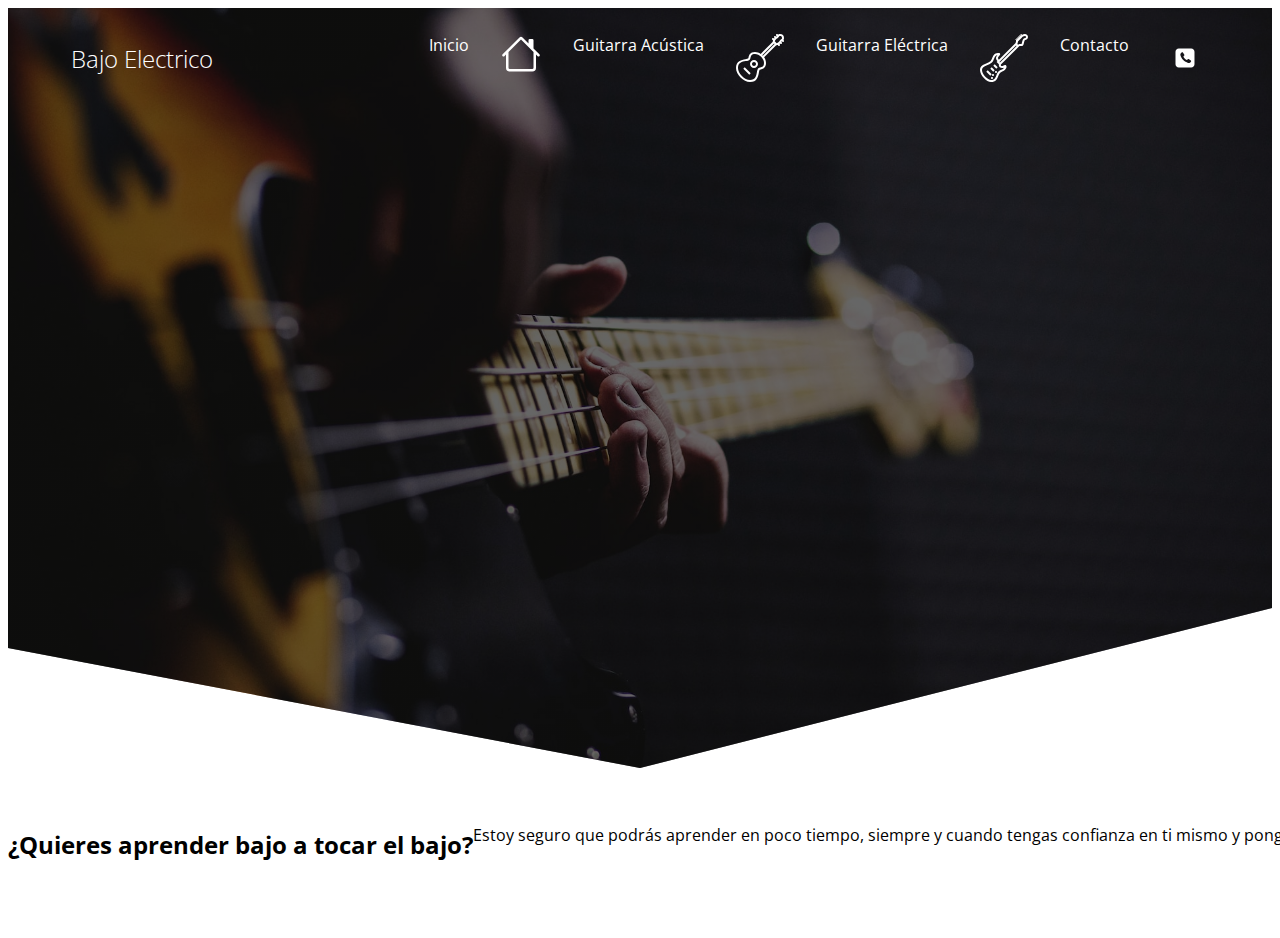
==== pages/bass.html @ 11e5bed7 "se termina el header" ====
<!DOCTYPE html>
<html lang="en">
<head>
    <meta charset="UTF-8">
    <meta name="viewport" content="width=device-width, initial-scale=1.0">
    <title>Bajo electrico</title>
    <link rel="stylesheet" href="../css/style.css">
</head>

<body class="homeb">
    <header class="herob">
        <nav class="navb containerb">
            <div class="nav_logo">
                <h2 class="navb_title">Bajo Electrico</h2>
            </div>

            <ul class="nav_items_bass">
                <li class="nav_items_bass">
                    <a href="../index.html" class="nav_link_bass">Inicio</a>
                    <img src="../svg/house.svg" alt="">
                </li>

                <li class="nav_items_bass">
                    <a href="./gA.html" class="nav_link_bass">Guitarra Acústica</a><img src="../svg/acoustic-guitar.svg" alt="">
                </li>
                <li class="nav_items_bass">
                    <a href="./gE.html" class="nav_link_bass">Guitarra Eléctrica</a>
                    <img src="../svg/electric-guitar.svg" alt="">
                </li>
                <li class="nav_items_bass">
                    <a href="./contacto.html" class="nav_link_bass">Contacto</a>
                    <img src="../svg/contacto.svg" alt="">
                </li>
            </ul>
        </nav>       
    </header>

    <main>
        <section class="container about">

            <h2 class="subtitle_ bass">¿Quieres aprender bajo a tocar el bajo?</h2>
            <p class="about_paragraph">Estoy seguro que podrás aprender en poco tiempo, siempre y cuando tengas confianza en ti mismo y pongas en práctica lo estudiado.</p>
            

            <div class="about_main">
                <img src="" alt="explica lo básico del bajo" class="about_icons">
                <h3 class="about_title">Estudia</h3>
                <p class="about_paragraph">Lo primero que debes de aprender es el cifrado universal, posterior escalas y junto con ello, las posiciones y/o ubicaciones donde están las notas en el bajo</p>
            </div>
        </section>
    </main>
    
</body>
</html>
---- css/style.css ----
@import url('https://fonts.googleapis.com/css2?family=Open+Sans:wght@500&display=swap');

:root{
    --color-header: white;
}
.home{
    font-family: 'Open Sans', sans-serif;
    --opacidad-negro: 0.7;
    background-image: linear-gradient(rgba(0, 0, 0, var(--opacidad-negro)), rgba(0, 0, 0, var(--opacidad-negro))), url('../images/musician.jpg');
}

.hero{
    display: flex;
    flex-wrap: nowrap;
    flex-direction: row;
    justify-content: space-between;
    

}

.title_hero{
    color: #fff;
    font-size: 2.5rem;
}

.container{
    display: grid;
    grid-auto-flow: column;
    grid-auto-columns: max-content;
}

.items{
    list-style: none;
}

.link_item{
    font-size: 1.2rem;
    color: #fff;
    list-style: none;
    text-decoration: none;
}

/* -----------------Bajo ----------------*/


.homeb{
    font-family: 'Open Sans', sans-serif; 
}

.herob::before{
    --opacidad-negro: 0.6;
    content: "";
    position: absolute;
    top: 0;
    left: 0;
    width: 100%;
    height: 100%;
    background-image: linear-gradient(rgba(0, 0, 0, var(--opacidad-negro)), rgba(0, 0, 0, var(--opacidad-negro))),url(../images/bass-background.jpg);
    background-size: cover;
    clip-path: polygon(0 0, 100% 0, 100% 75%, 50% 95%, 0 80%);
    z-index: -1;
}

.herob{
    width: 100%;
    height: 100vh;
    min-height: 600px;
    max-height: 800px;
    position: relative;
    display: grid;
    grid-template-rows: 100px 1fr;
    color:#fff
}

.containerb{
    --pading-containerb: 100px 0;
    width: 90%;
    max-width: 1200px;
    margin: 0 auto;
    overflow: hidden;
    padding: var(--padding-container);
    color:white;

}

/* Nav */
.navb{
    --padding-containerb:0;
    height: 100%;
    display: flex;
    align-items: center;
}

.navb_title{
    font-weight: 300;
}

.nav_items_bass{
    margin-left: auto;
    padding: 0;
    display: grid;
    grid-auto-flow: column;
    grid-template-columns: max-content;
    gap: 2em;
}

.nav_link_bass{
    text-decoration: none;
    list-style: none;
    color: #fff;
}
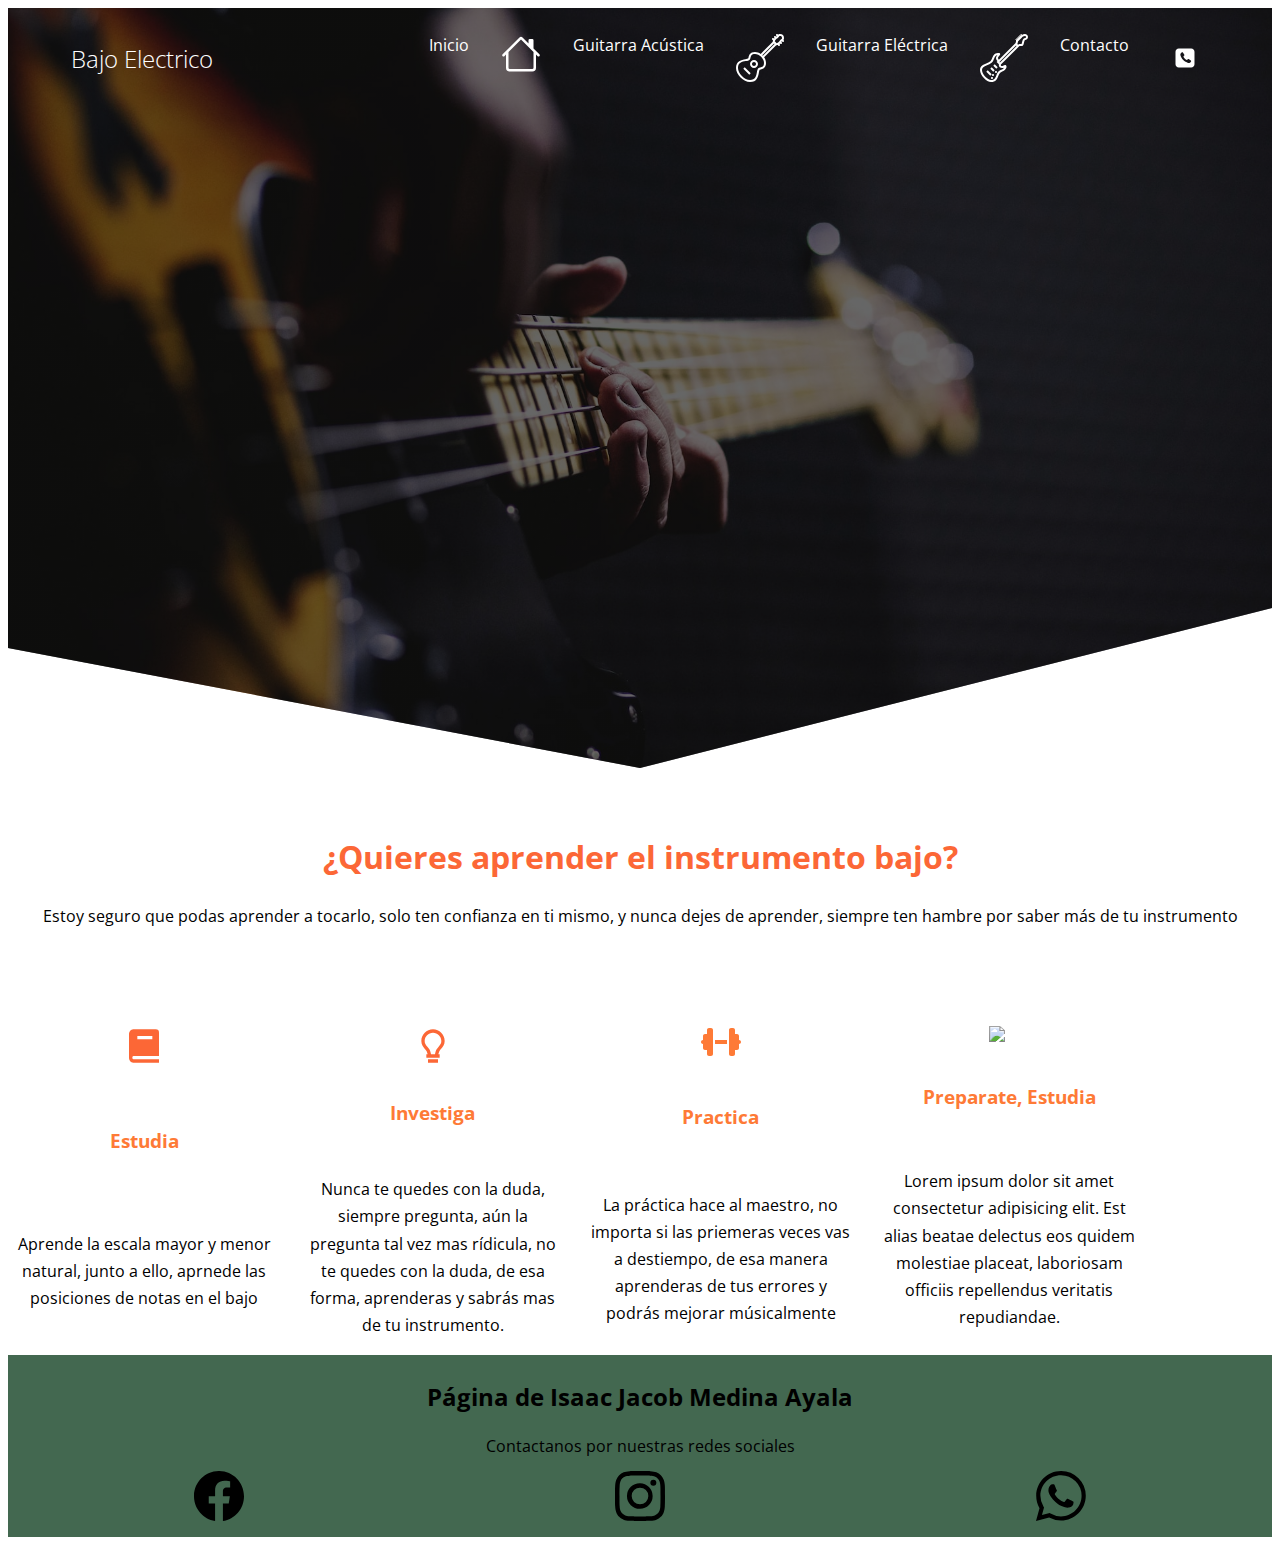
==== commit 7c2536dd: "se da estilos a about" ====
--- a/pages/bass.html
+++ b/pages/bass.html
@@ -1,5 +1,6 @@
 <!DOCTYPE html>
 <html lang="en">
+
 <head>
     <meta charset="UTF-8">
     <meta name="viewport" content="width=device-width, initial-scale=1.0">
@@ -21,7 +22,8 @@
                 </li>
 
                 <li class="nav_items_bass">
-                    <a href="./gA.html" class="nav_link_bass">Guitarra Acústica</a><img src="../svg/acoustic-guitar.svg" alt="">
+                    <a href="./gA.html" class="nav_link_bass">Guitarra Acústica</a><img src="../svg/acoustic-guitar.svg"
+                        alt="">
                 </li>
                 <li class="nav_items_bass">
                     <a href="./gE.html" class="nav_link_bass">Guitarra Eléctrica</a>
@@ -32,23 +34,55 @@
                     <img src="../svg/contacto.svg" alt="">
                 </li>
             </ul>
-        </nav>       
+        </nav>
     </header>
 
     <main>
-        <section class="container about">
-
-            <h2 class="subtitle_ bass">¿Quieres aprender bajo a tocar el bajo?</h2>
-            <p class="about_paragraph">Estoy seguro que podrás aprender en poco tiempo, siempre y cuando tengas confianza en ti mismo y pongas en práctica lo estudiado.</p>
-            
+        <section class="containerbass about">
+            <h2 class="subtitle">¿Quieres aprender el instrumento bajo?</h2>
+            <p class="about_paragraph">Estoy seguro que podas aprender a tocarlo, solo ten confianza en ti mismo, y nunca dejes de aprender, siempre ten hambre por saber más de tu instrumento</p>
 
             <div class="about_main">
-                <img src="" alt="explica lo básico del bajo" class="about_icons">
-                <h3 class="about_title">Estudia</h3>
-                <p class="about_paragraph">Lo primero que debes de aprender es el cifrado universal, posterior escalas y junto con ello, las posiciones y/o ubicaciones donde están las notas en el bajo</p>
+                <article class="about_icons">
+                    <img src="../svg/book.svg" class="about_icon">
+                    <h3 class="about_title">Estudia</h3>
+                    <p class="about_paragraph">Aprende la escala mayor y menor natural, junto a ello, aprnede las posiciones de notas en el bajo
+                    </p>
+                </article>
+
+                <article class="about_icons">
+                    <img src="../svg/foco.svg" class="about_icon">
+                    <h3 class="about_title">Investiga</h3>
+                    <p class="about_paragraph">Nunca te quedes con la duda, siempre pregunta, aún la pregunta tal vez mas rídicula, no te quedes con la duda, de esa forma, aprenderas y sabrás mas de tu instrumento.
+                    </p>
+                </article>
+
+                <article class="about_icons">
+                    <img src="../svg/practica.svg" class="about_icon">
+                    <h3 class="about_title">Practica</h3>
+                    <p class="about_paragraph">La práctica hace al maestro, no importa si las priemeras veces vas a destiempo, de esa manera aprenderas de tus errores y podrás mejorar músicalmente</p>
+                </article>
+
+                <article class="about_icons">
+                    <img src="./svg/Estudia.svg" class="about_icon">
+                    <h3 class="about_title">Preparate, Estudia</h3>
+                    <p class="about_paragraph">Lorem ipsum dolor sit amet consectetur adipisicing elit. Est alias beatae
+                        delectus eos quidem molestiae placeat, laboriosam officiis repellendus veritatis repudiandae.
+                    </p>
+                </article>
             </div>
         </section>
     </main>
-    
+
+    <footer class="pie">
+        <h2>Página de Isaac Jacob Medina Ayala</h2>
+        <p class="p-footer">Contactanos por nuestras redes sociales</p>
+        <img src="../svg/facebook.svg" class="icon-pie1">
+        <img src="../svg/instagram.svg" class="icon-pie2">
+        <img src="../svg/whatsapp.svg" class="icon-pie3">
+        
+    </footer>
+
 </body>
+
 </html>--- a/css/style.css
+++ b/css/style.css
@@ -110,4 +110,89 @@
     color: #fff;
 }
 
+/* ---------about */
 
+.about{
+    text-align: center;
+}
+
+.subtitle{
+    color: #FC6736;
+    font-size: 2rem;
+    margin-bottom: 25px;
+}
+
+.about_paragraph{
+    line-height: 1.7;
+    color: black;
+    
+}
+
+.about_main{
+    padding-top: 80px;
+    display: grid;
+    width: 90%;
+    margin: o auto;
+    gap: 1em;
+    overflow: hidden;
+    grid-template-columns: repeat(auto-fit, minmax(250px, auto));
+}
+
+.about_icons{
+    display: grid;
+    gap: 1em;
+    justify-items: center;
+    width: 260px;
+    overflow: hidden;
+    margin: 0 auto;
+}
+
+.about_icon{
+    width: 40px;
+    
+}
+
+
+.about_title{
+    color: #FE7A36;
+}
+
+
+/*-------------footer ---------------*/
+/* footer */
+.pie{
+    background-color: #436850;
+    display: grid;
+    grid-template-columns: 1fr 1fr 1fr;
+    grid-template-rows: repeat(3,50px);
+    grid-template-areas: 
+    "tit  tit  tit"
+    "p    p    p"
+    "img1 img2 img3";
+    align-items: center;
+    justify-items: center;
+    padding-top: 1rem;
+    padding-bottom: 1rem;
+}
+
+h2{
+    grid-area: tit;
+}
+
+.p-footer{
+    grid-area: p;
+}
+
+icon-pie1{
+    grid-area: img1;
+}
+
+icon-pie2{
+    grid-area: img2;
+}
+
+icon-pie3{
+    grid-area: img3;
+}
+
+
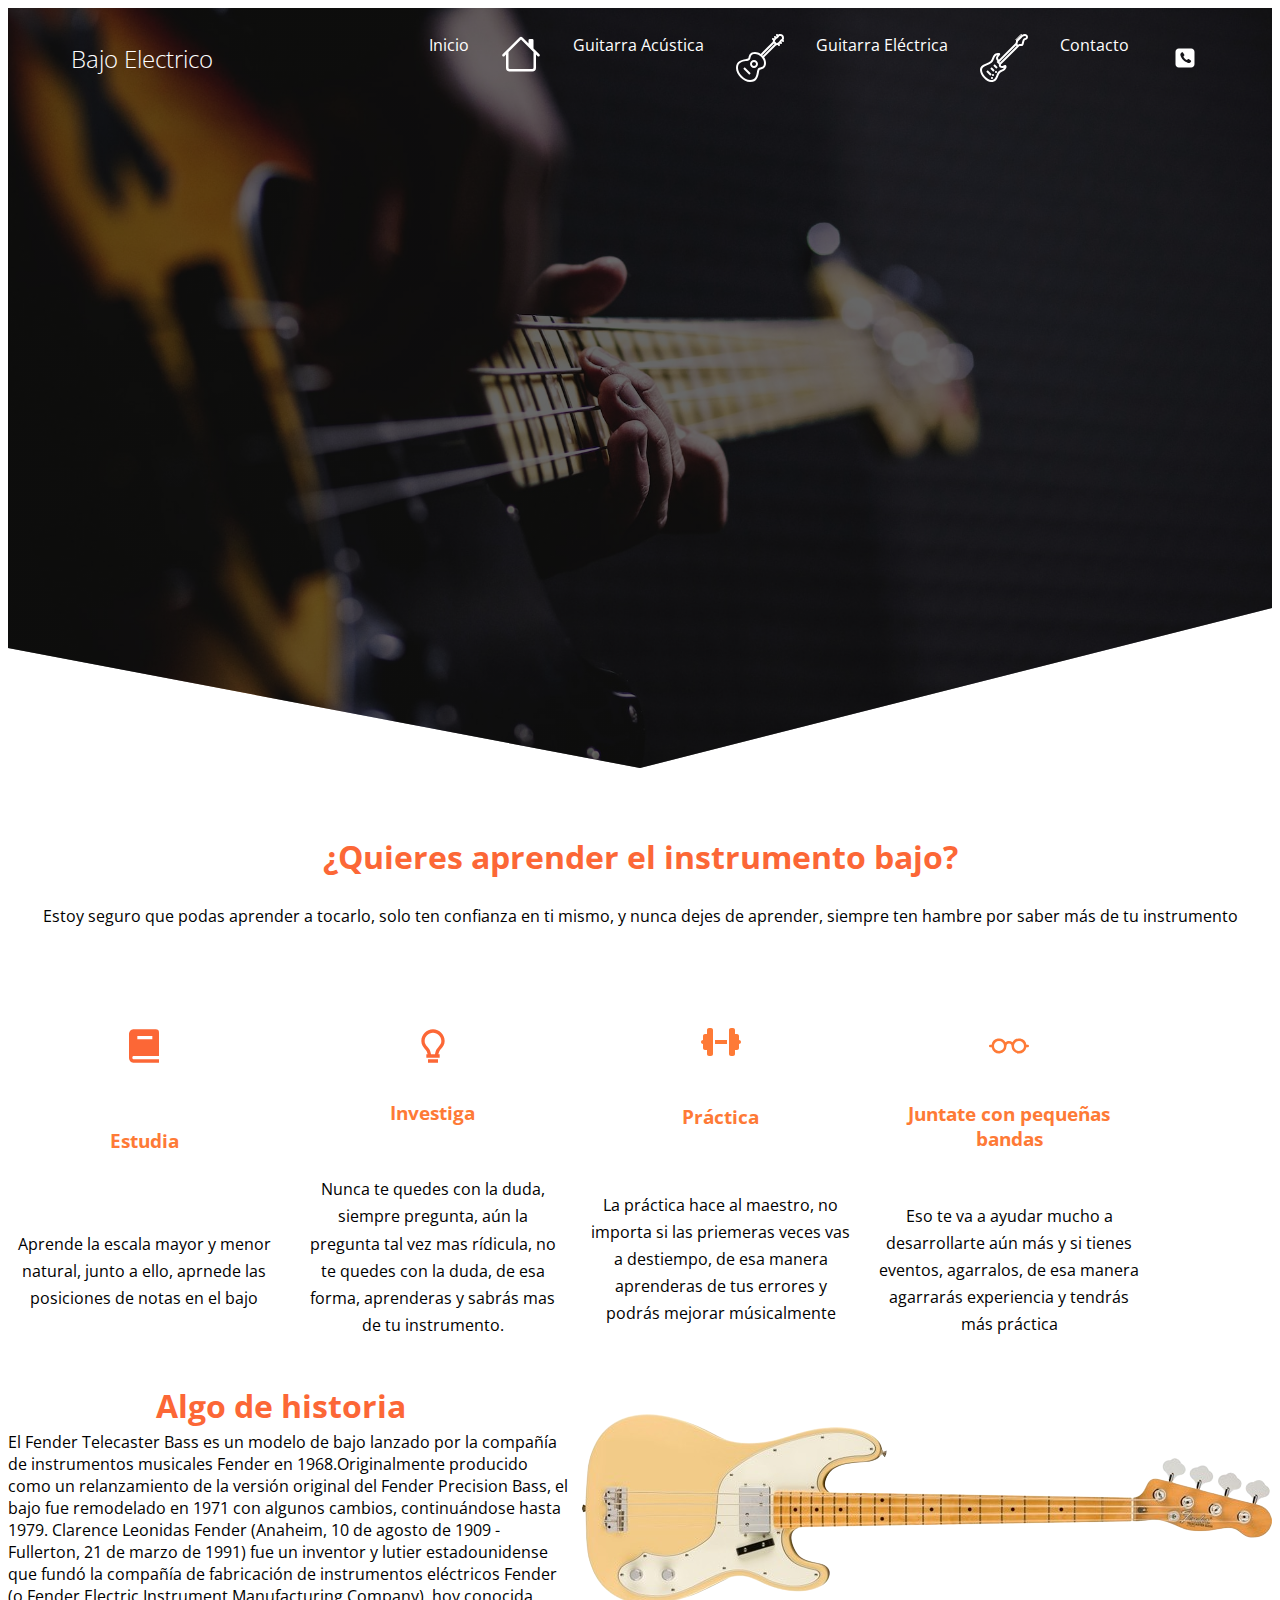
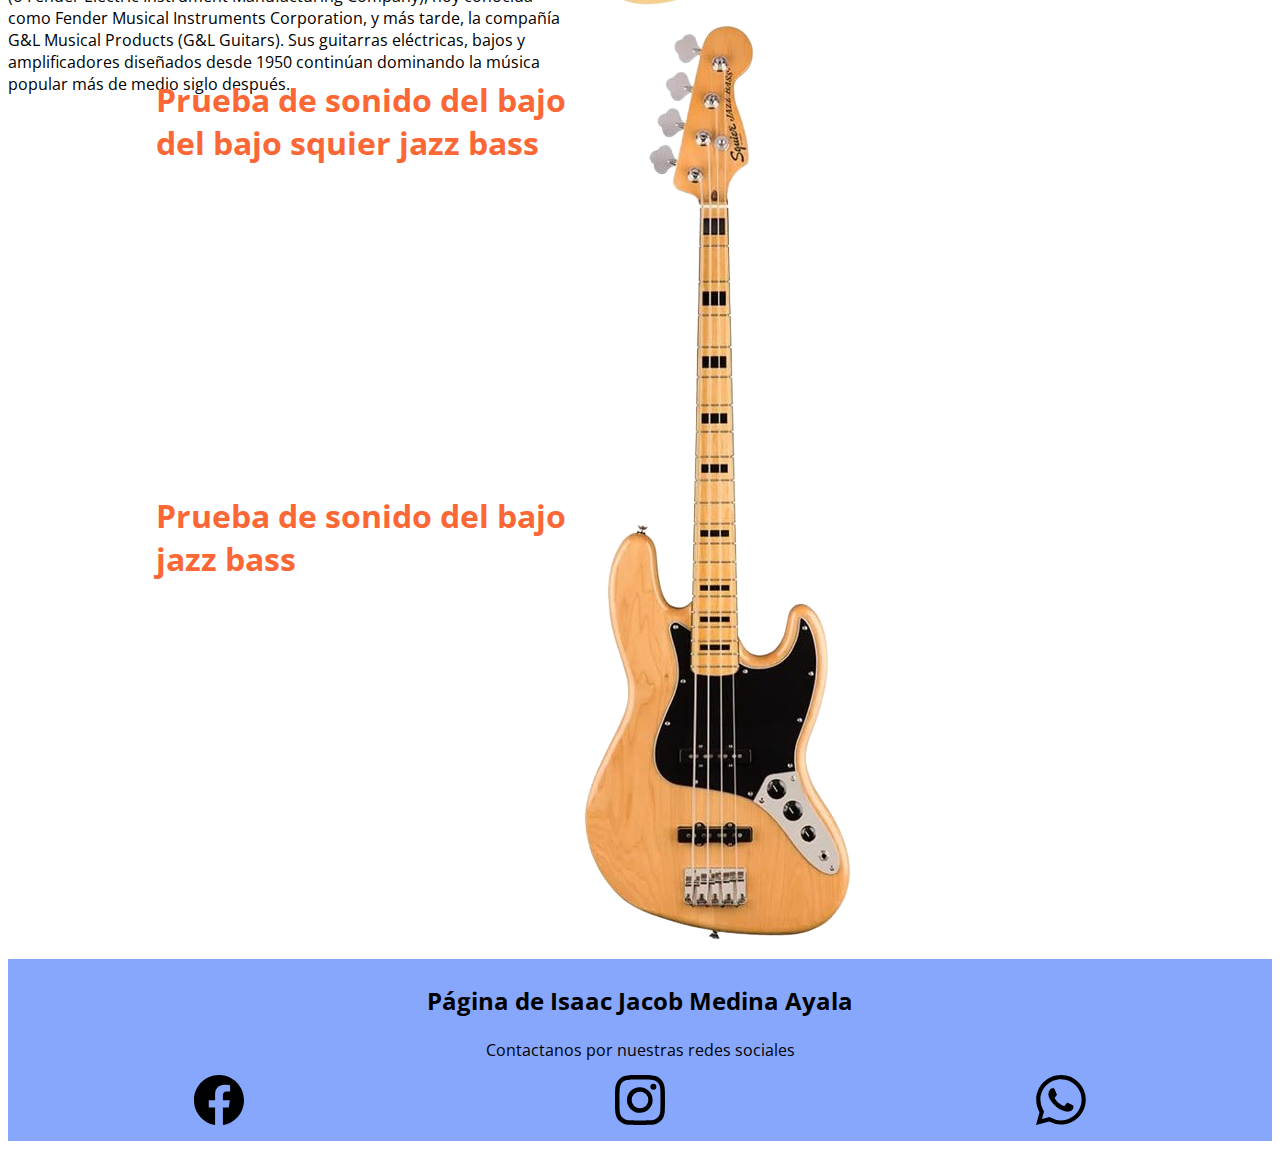
==== commit b3b1a7df: "se termina la paginas bass" ====
--- a/pages/bass.html
+++ b/pages/bass.html
@@ -38,40 +38,78 @@
     </header>
 
     <main>
+        <!-- primer articulo -->
         <section class="containerbass about">
             <h2 class="subtitle">¿Quieres aprender el instrumento bajo?</h2>
-            <p class="about_paragraph">Estoy seguro que podas aprender a tocarlo, solo ten confianza en ti mismo, y nunca dejes de aprender, siempre ten hambre por saber más de tu instrumento</p>
+            <p class="about_paragraph">Estoy seguro que podas aprender a tocarlo, solo ten confianza en ti mismo, y
+                nunca dejes de aprender, siempre ten hambre por saber más de tu instrumento</p>
 
             <div class="about_main">
                 <article class="about_icons">
                     <img src="../svg/book.svg" class="about_icon">
                     <h3 class="about_title">Estudia</h3>
-                    <p class="about_paragraph">Aprende la escala mayor y menor natural, junto a ello, aprnede las posiciones de notas en el bajo
+                    <p class="about_paragraph">Aprende la escala mayor y menor natural, junto a ello, aprnede las
+                        posiciones de notas en el bajo
                     </p>
                 </article>
 
                 <article class="about_icons">
                     <img src="../svg/foco.svg" class="about_icon">
                     <h3 class="about_title">Investiga</h3>
-                    <p class="about_paragraph">Nunca te quedes con la duda, siempre pregunta, aún la pregunta tal vez mas rídicula, no te quedes con la duda, de esa forma, aprenderas y sabrás mas de tu instrumento.
+                    <p class="about_paragraph">Nunca te quedes con la duda, siempre pregunta, aún la pregunta tal vez
+                        mas rídicula, no te quedes con la duda, de esa forma, aprenderas y sabrás mas de tu instrumento.
                     </p>
                 </article>
 
                 <article class="about_icons">
                     <img src="../svg/practica.svg" class="about_icon">
-                    <h3 class="about_title">Practica</h3>
-                    <p class="about_paragraph">La práctica hace al maestro, no importa si las priemeras veces vas a destiempo, de esa manera aprenderas de tus errores y podrás mejorar músicalmente</p>
+                    <h3 class="about_title">Práctica</h3>
+                    <p class="about_paragraph">La práctica hace al maestro, no importa si las priemeras veces vas a
+                        destiempo, de esa manera aprenderas de tus errores y podrás mejorar músicalmente</p>
                 </article>
 
                 <article class="about_icons">
-                    <img src="./svg/Estudia.svg" class="about_icon">
-                    <h3 class="about_title">Preparate, Estudia</h3>
-                    <p class="about_paragraph">Lorem ipsum dolor sit amet consectetur adipisicing elit. Est alias beatae
-                        delectus eos quidem molestiae placeat, laboriosam officiis repellendus veritatis repudiandae.
+                    <img src="../svg/eyeglasses.svg" class="about_icon">
+                    <h3 class="about_title">Juntate con pequeñas bandas</h3>
+                    <p class="about_paragraph">Eso te va a ayudar mucho a desarrollarte aún más y si tienes eventos,
+                        agarralos, de esa manera agarrarás experiencia y tendrás más práctica
                     </p>
                 </article>
             </div>
         </section>
+
+        <!-- Articulo -->
+        <article class="bass-article">
+            <img src="../images/svg/book.svg" class="img-article1" alt="">
+            <h2 class="bh1">Algo de historia</h2>
+            <p class="p-article">El Fender Telecaster Bass es un modelo de bajo lanzado por la compañía de instrumentos
+                musicales Fender en 1968.Originalmente producido como un relanzamiento de la versión original del Fender
+                Precision Bass, el bajo fue remodelado en 1971 con algunos cambios, continuándose hasta 1979. Clarence
+                Leonidas Fender (Anaheim, 10 de agosto de 1909 - Fullerton, 21 de marzo de 1991) fue un inventor y
+                lutier estadounidense que fundó la compañía de fabricación de instrumentos eléctricos Fender (o Fender
+                Electric Instrument Manufacturing Company), hoy conocida como Fender Musical Instruments Corporation, y
+                más tarde, la compañía G&L Musical Products (G&L Guitars). Sus guitarras eléctricas, bajos y
+                amplificadores diseñados desde 1950 continúan dominando la música popular más de medio siglo después.
+            </p>
+            <img src="../images/bass/fender/Fender/bass-telecaster.png" class="img-b1" alt="">
+
+            <img src="../images/svg/eyeglasses.svg" class="img-article2" alt="">
+            <h2 class="bh2">Prueba de sonido del bajo del bajo squier jazz bass</h2>
+            <iframe width="560" height="315" class="iframe-b1"
+                src="https://www.youtube.com/embed/UCaFnqU8PBI?si=7OvOwdCJjjrKsZ7h" title="YouTube video player"
+                frameborder="0"
+                allow="accelerometer; autoplay; clipboard-write; encrypted-media; gyroscope; picture-in-picture; web-share"
+                allowfullscreen></iframe>
+            <img src="../images/svg/eyeglasses.svg" class="img-article3" alt="">
+            <h2 class="bh3">Prueba de sonido del bajo jazz bass</h2>
+            <iframe width="560" height="315" class="iframe-b2"
+                src="https://www.youtube.com/embed/NzUKt71n7Qs?si=glrazpB-yi79azFD&amp;start=42"
+                title="YouTube video player" frameborder="0"
+                allow="accelerometer; autoplay; clipboard-write; encrypted-media; gyroscope; picture-in-picture; web-share"
+                allowfullscreen></iframe>
+            <img src="../images/bass/fender/squier/squier-jazzbass.png" class="img-b2" alt="">
+        </article>
+
     </main>
 
     <footer class="pie">
@@ -80,7 +118,7 @@
         <img src="../svg/facebook.svg" class="icon-pie1">
         <img src="../svg/instagram.svg" class="icon-pie2">
         <img src="../svg/whatsapp.svg" class="icon-pie3">
-        
+
     </footer>
 
 </body>
--- a/css/style.css
+++ b/css/style.css
@@ -157,11 +157,82 @@
     color: #FE7A36;
 }
 
+/* Segundo articulo bass */
+/* article bajo */
+.bass-article{
+    display: grid;
+    grid-template-columns: 0.5fr 1.5fr 2fr;
+    grid-template-rows: 100px 200px 100px 300px 100px 300px ;
+    grid-template-areas: 
+    "svg1    title1   img1"
+    "txt     txt     img1"
+    "svg2    title2   img2"
+    "frame1  frame1  img2"
+    "svg3    title3   img2"
+    "frame2  frame2  img2";
+    gap: 0.5rem;
+    align-items: center;
+    margin-bottom: 4rem;
+}
+
+.img-article1{
+    grid-area: svg1;
+}
+
+.bh1{
+    grid-area: title1;
+    color: #FC6736;
+    font-size: 2rem;
+}
+
+.img-b1{
+    grid-area: img1;
+    
+}
+
+.p-article{
+    grid-area: txt;
+    color: black;
+    font-size: 1rem;
+}
+
+.img-article2{
+    grid-area: svg2;
+}
+
+.bh2{
+    grid-area: title2;
+    color: #FC6736;
+    font-size: 2rem;
+}
+
+.img-b2{
+    grid-area: img2;
+}
+
+.iframe-b1{
+   grid-area: frame1; 
+}
+
+.img-article3{
+    grid-area: svg3;
+}
+
+.bh3{
+    grid-area: title3;
+    color: #FC6736;
+    font-size: 2rem;
+}
+
+.iframe-b2{
+   grid-area: frame2; 
+}
+
 
 /*-------------footer ---------------*/
 /* footer */
 .pie{
-    background-color: #436850;
+    background-color: #86A7FC;
     display: grid;
     grid-template-columns: 1fr 1fr 1fr;
     grid-template-rows: repeat(3,50px);
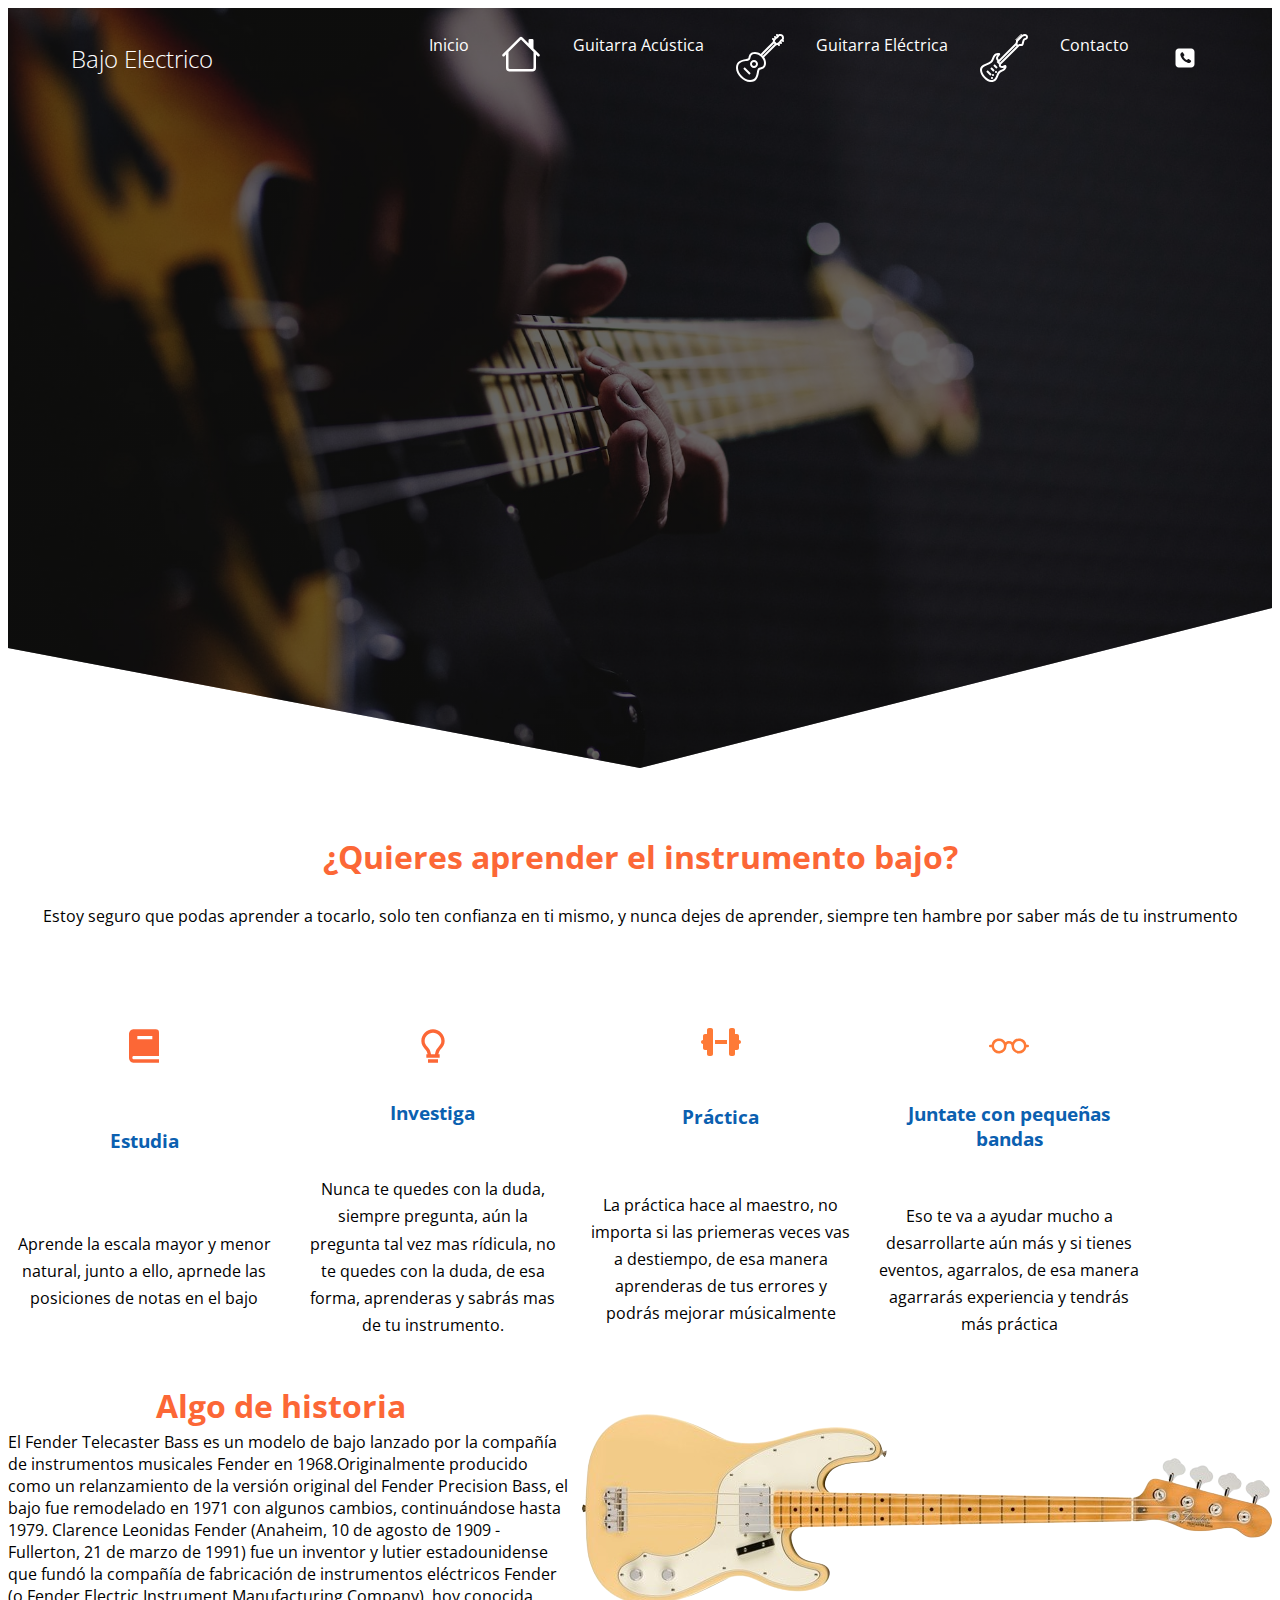
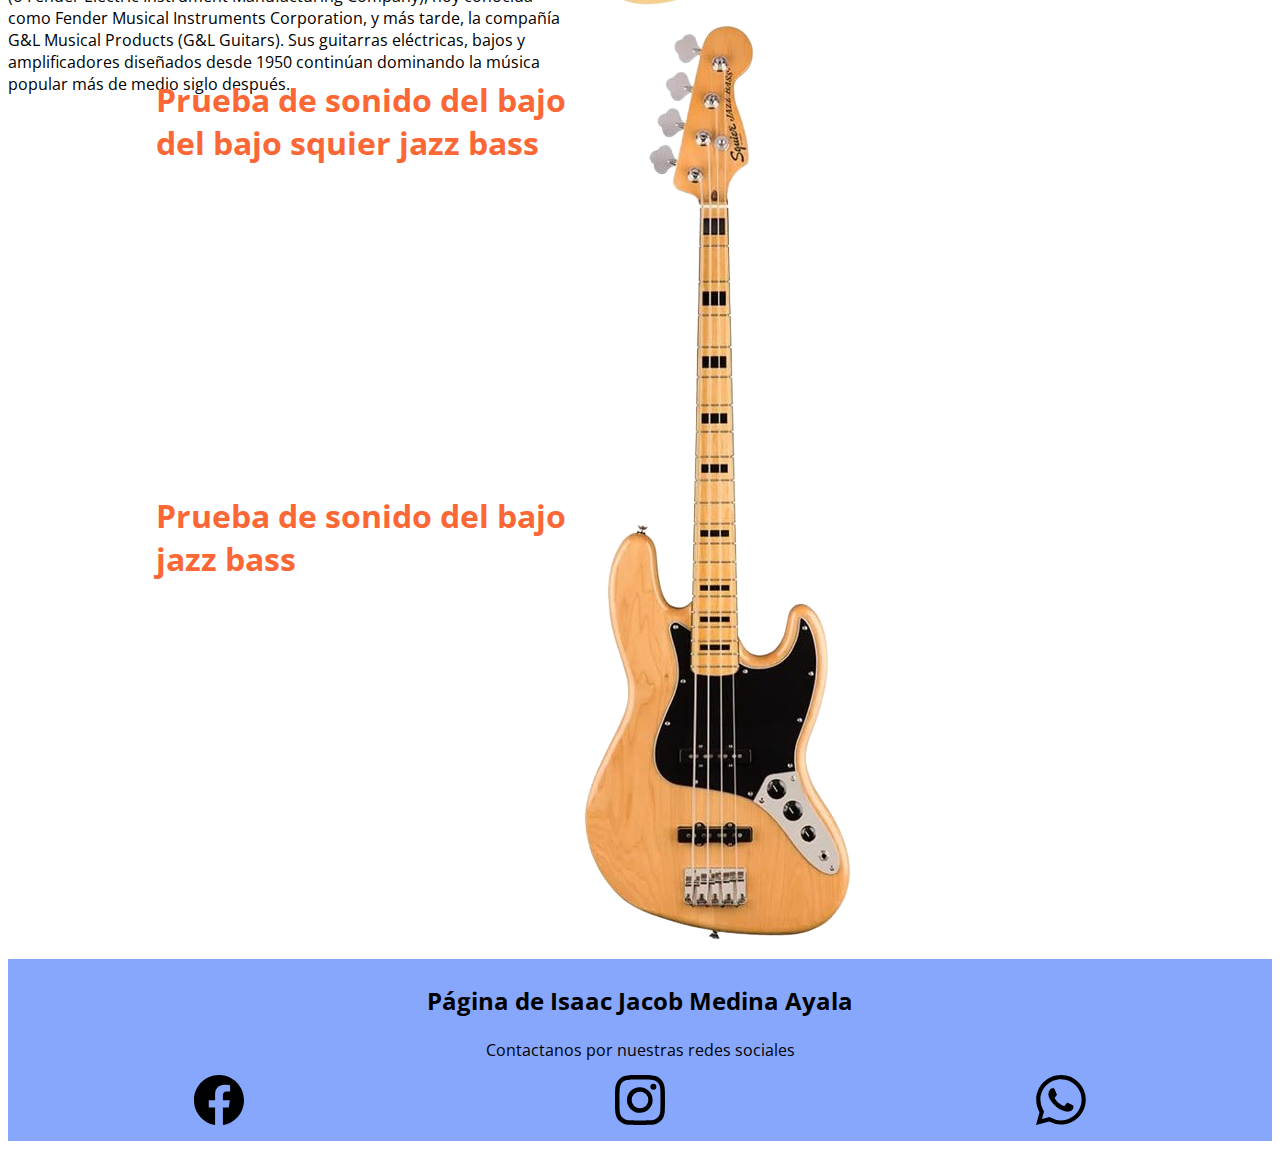
==== commit 7b81a5fb: "se agrega ultimos detalles de la página" ====
--- a/pages/bass.html
+++ b/pages/bass.html
@@ -18,20 +18,20 @@
             <ul class="nav_items_bass">
                 <li class="nav_items_bass">
                     <a href="../index.html" class="nav_link_bass">Inicio</a>
-                    <img src="../svg/house.svg" alt="">
+                    <img src="../svg/house.svg" alt="botón Inicio">
                 </li>
 
                 <li class="nav_items_bass">
                     <a href="./gA.html" class="nav_link_bass">Guitarra Acústica</a><img src="../svg/acoustic-guitar.svg"
-                        alt="">
+                        alt="Botón guitarra acústica">
                 </li>
                 <li class="nav_items_bass">
                     <a href="./gE.html" class="nav_link_bass">Guitarra Eléctrica</a>
-                    <img src="../svg/electric-guitar.svg" alt="">
+                    <img src="../svg/electric-guitar.svg" alt="Botón guitarra eléctrica">
                 </li>
                 <li class="nav_items_bass">
                     <a href="./contacto.html" class="nav_link_bass">Contacto</a>
-                    <img src="../svg/contacto.svg" alt="">
+                    <img src="../svg/contacto.svg" alt="Contactanos">
                 </li>
             </ul>
         </nav>
@@ -78,7 +78,7 @@
             </div>
         </section>
 
-        <!-- Articulo -->
+        <!-- segundo Articulo -->
         <article class="bass-article">
             <img src="../images/svg/book.svg" class="img-article1" alt="">
             <h2 class="bh1">Algo de historia</h2>
--- a/css/style.css
+++ b/css/style.css
@@ -228,6 +228,318 @@
    grid-area: frame2; 
 }
 
+/* ----------------Guitarra acustica */
+/* menú de naavegación */
+.homega{
+    font-family: 'Open Sans', sans-serif; 
+}
+
+.heroga::before{
+    --opacidad-negro: 0.6;
+    content: "";
+    position: absolute;
+    top: 0;
+    left: 0;
+    width: 100%;
+    height: 100%;
+    background-image: linear-gradient(rgba(0, 0, 0, var(--opacidad-negro)), rgba(0, 0, 0, var(--opacidad-negro))),url(../images/guitarraA-background.jpg);
+    background-size: cover;
+    clip-path: polygon(0 0, 100% 0, 100% 75%, 50% 95%, 0 80%);
+    z-index: -1;
+}
+
+.heroga{
+    width: 100%;
+    height: 100vh;
+    min-height: 600px;
+    max-height: 800px;
+    position: relative;
+    display: grid;
+    grid-template-rows: 100px 1fr;
+    color:#fff
+}
+
+.containerga{
+    --pading-containerb: 100px 0;
+    width: 90%;
+    max-width: 1200px;
+    margin: 0 auto;
+    overflow: hidden;
+    padding: var(--padding-container);
+    color:white;
+
+}
+
+/* Nav */
+.navga{
+    --padding-containerb:0;
+    height: 100%;
+    display: flex;
+    align-items: center;
+}
+
+.navga_title{
+    font-weight: 300;
+}
+
+.nav_items_ga{
+    margin-left: auto;
+    padding: 0;
+    display: grid;
+    grid-auto-flow: column;
+    grid-template-columns: max-content;
+    gap: 2em;
+}
+
+.nav_link_ga{
+    text-decoration: none;
+    list-style: none;
+    color: #fff;
+}
+/* Contenido guitarra acustica */
+.acustic-guitar{
+    background-color: #ce9825;
+    padding: 0;
+    margin: 0;
+    font-family: 'Roboto', sans-serif;
+}
+
+.hga{
+    text-align: center;
+    font-size: 2rem;
+}
+
+.img-guitar1, .img-guitar2{
+    width: 100%;
+    height: 100%;
+}
+
+.guitarP1, .guitarP2{
+    font-size: 1.2rem;
+}
+
+.guitarA{
+    display: grid;
+    grid-template-columns: 4fr 1.5fr;
+    grid-template-rows: 300px repeat(2, 200px) 300px;
+    grid-template-areas: 
+    "frame1 img1"
+    "pg1    img1"
+    "img2   pg2"
+    "img2   frame2";
+    gap: 2rem;
+    margin-top: 2rem;
+    margin-bottom: 2rem;
+    align-items: end;
+}
+
+.frameG1{
+    grid-area: frame1;
+}
+
+.img-guitar1{
+    grid-area: img1;
+}
+
+.guitarP1{
+    grid-area: pg1;
+}
+
+.img-guitar2{
+    grid-area: img2;
+}
+
+.guitarP2{
+    grid-area: pg2;
+}
+
+.frameG2{
+    grid-area: frame2;
+}
+
+/* segundo articulo de guitarra acustica */
+.card-group{
+    margin-bottom: 10px;
+}
+.card-img-top{
+    height: 40px;
+    width: 40px;
+}
+
+.card-body{
+    color: #76453B;
+}
+
+/* -------------------Guitarra Eléctrica -------*/
+.homege{
+    font-family: 'Open Sans', sans-serif; 
+    background-color: #B4B4B8;
+}
+
+.heroge::before{
+    --opacidad-negro: 0.6;
+    content: "";
+    position: absolute;
+    top: 0;
+    left: 0;
+    width: 100%;
+    height: 100%;
+    background-image: linear-gradient(rgba(0, 0, 0, var(--opacidad-negro)), rgba(0, 0, 0, var(--opacidad-negro))),url(../images/guitarE-background.jpg);
+    background-size: cover;
+    clip-path: polygon(0 0, 100% 0, 100% 75%, 50% 95%, 0 80%);
+    z-index: -1;
+}
+
+.heroge{
+    width: 100%;
+    height: 100vh;
+    min-height: 600px;
+    max-height: 800px;
+    position: relative;
+    display: grid;
+    grid-template-rows: 100px 1fr;
+    color:#fff
+}
+
+.containerge{
+    --pading-containerb: 100px 0;
+    width: 90%;
+    max-width: 1200px;
+    margin: 0 auto;
+    overflow: hidden;
+    padding: var(--padding-container);
+    color:white;
+
+}
+
+/* Nav */
+.navge{
+    --padding-containerb:0;
+    height: 100%;
+    display: flex;
+    align-items: center;
+}
+
+.navge_title{
+    font-weight: 300;
+}
+
+.nav_items_ge{
+    margin-left: auto;
+    padding: 0;
+    display: grid;
+    grid-auto-flow: column;
+    grid-template-columns: max-content;
+    gap: 2em;
+}
+
+.nav_link_ge{
+    text-decoration: none;
+    list-style: none;
+    color: #fff;
+}
+
+/* carrousel de guitarra electrica */
+.guitar{
+    background-color: #DCF2F1;
+    
+}
+
+.h1-carrousel{
+    text-align: center;
+    margin: 2rem;
+}
+
+.carousel-inner{
+    background-color:#092635;
+    margin-bottom: 2rem;
+    
+}
+
+/* About guitarra eléctrica */
+.aboutgE{
+    text-align: center;
+}
+
+.subtitlegE{
+    color: #0B60B0;
+    font-size: 2rem;
+    margin-bottom: 25px;
+}
+
+.about_paragraph{
+    line-height: 1.7;
+    color: black;
+    
+}
+
+.about_main{
+    padding-top: 80px;
+    display: grid;
+    width: 90%;
+    margin: o auto;
+    gap: 1em;
+    overflow: hidden;
+    grid-template-columns: repeat(auto-fit, minmax(250px, auto));
+}
+
+.about_icons{
+    display: grid;
+    gap: 1em;
+    justify-items: center;
+    width: 260px;
+    overflow: hidden;
+    margin: 0 auto;
+}
+
+.about_icon{
+    width: 40px;  
+}
+
+.about_title{
+    color: #0B60B0;
+}
+
+
+/* -------------contacto------------ */
+.header_home{
+    display: flex;
+    flex-direction: row;
+    justify-content: flex-end;
+    align-items: flex-start;
+    background-color: #12372A;
+}
+
+.nav-header{
+    list-style: none;
+    display: flex;
+    flex-direction: row;
+    justify-content: flex-end;
+    align-items: flex-start;
+}
+
+ul{
+    list-style: none;
+    display: flex;
+    flex-direction: row;
+    align-items: flex-start;
+    justify-content: space-evenly;
+    color: white;
+    gap: 1rem;
+}
+
+/* Formulario */
+.formTitulo{
+    margin-top: 2rem;
+    text-align: center;
+    margin-bottom: 2rem;
+}
+
+form{
+    align-items: center;
+    margin-bottom: 2rem;
+}
+
 
 /*-------------footer ---------------*/
 /* footer */
@@ -254,16 +566,32 @@
     grid-area: p;
 }
 
-icon-pie1{
+.icon-pie1{
     grid-area: img1;
 }
 
-icon-pie2{
+.icon-pie2{
     grid-area: img2;
 }
 
-icon-pie3{
+.icon-pie3{
     grid-area: img3;
 }
 
-
+/* Media Queries */
+@media only screen and (min-width: 565px) and (max-width: 935px){
+    .herob{
+        display: flex;
+        flex-direction: column;
+        margin: 0;
+        padding: 0;
+        align-items: center;
+    }
+
+    .heroga{
+        display: flex;
+        flex-direction: column;
+        align-items: center;
+
+    }
+}
